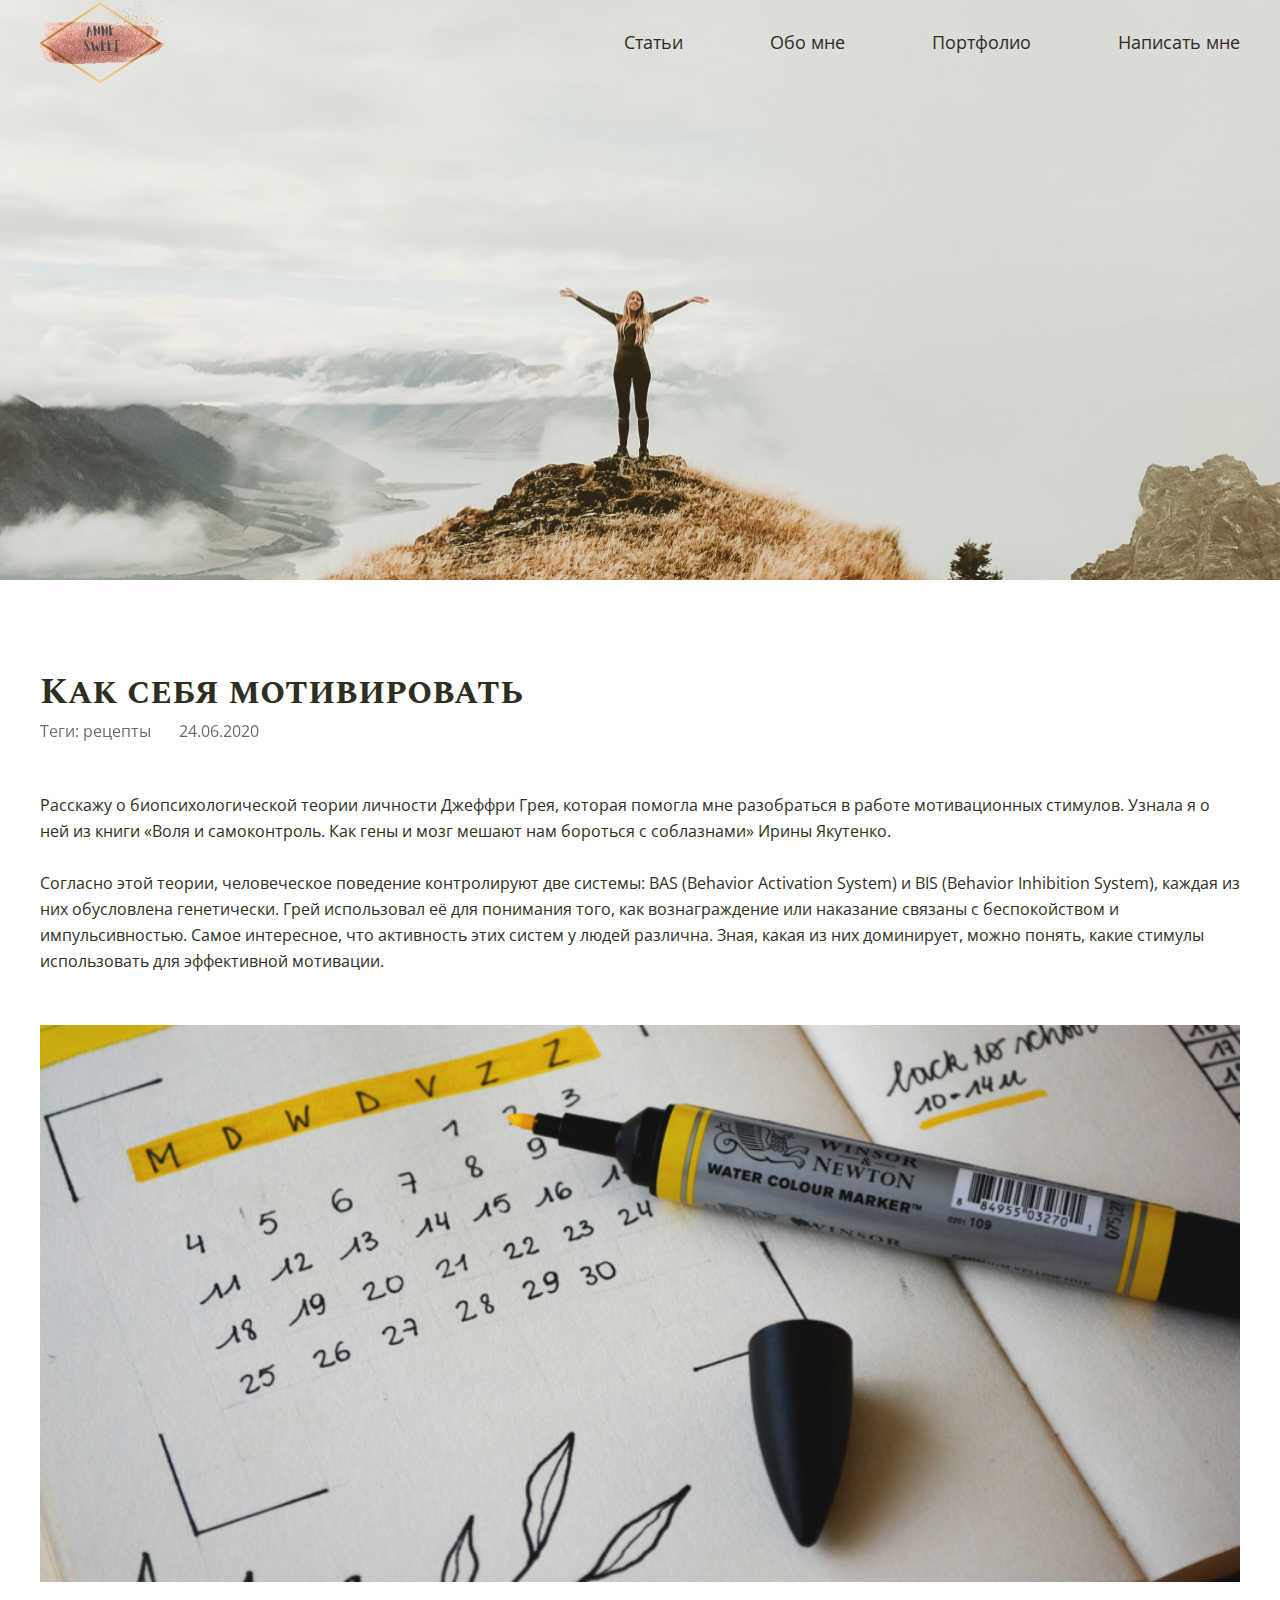
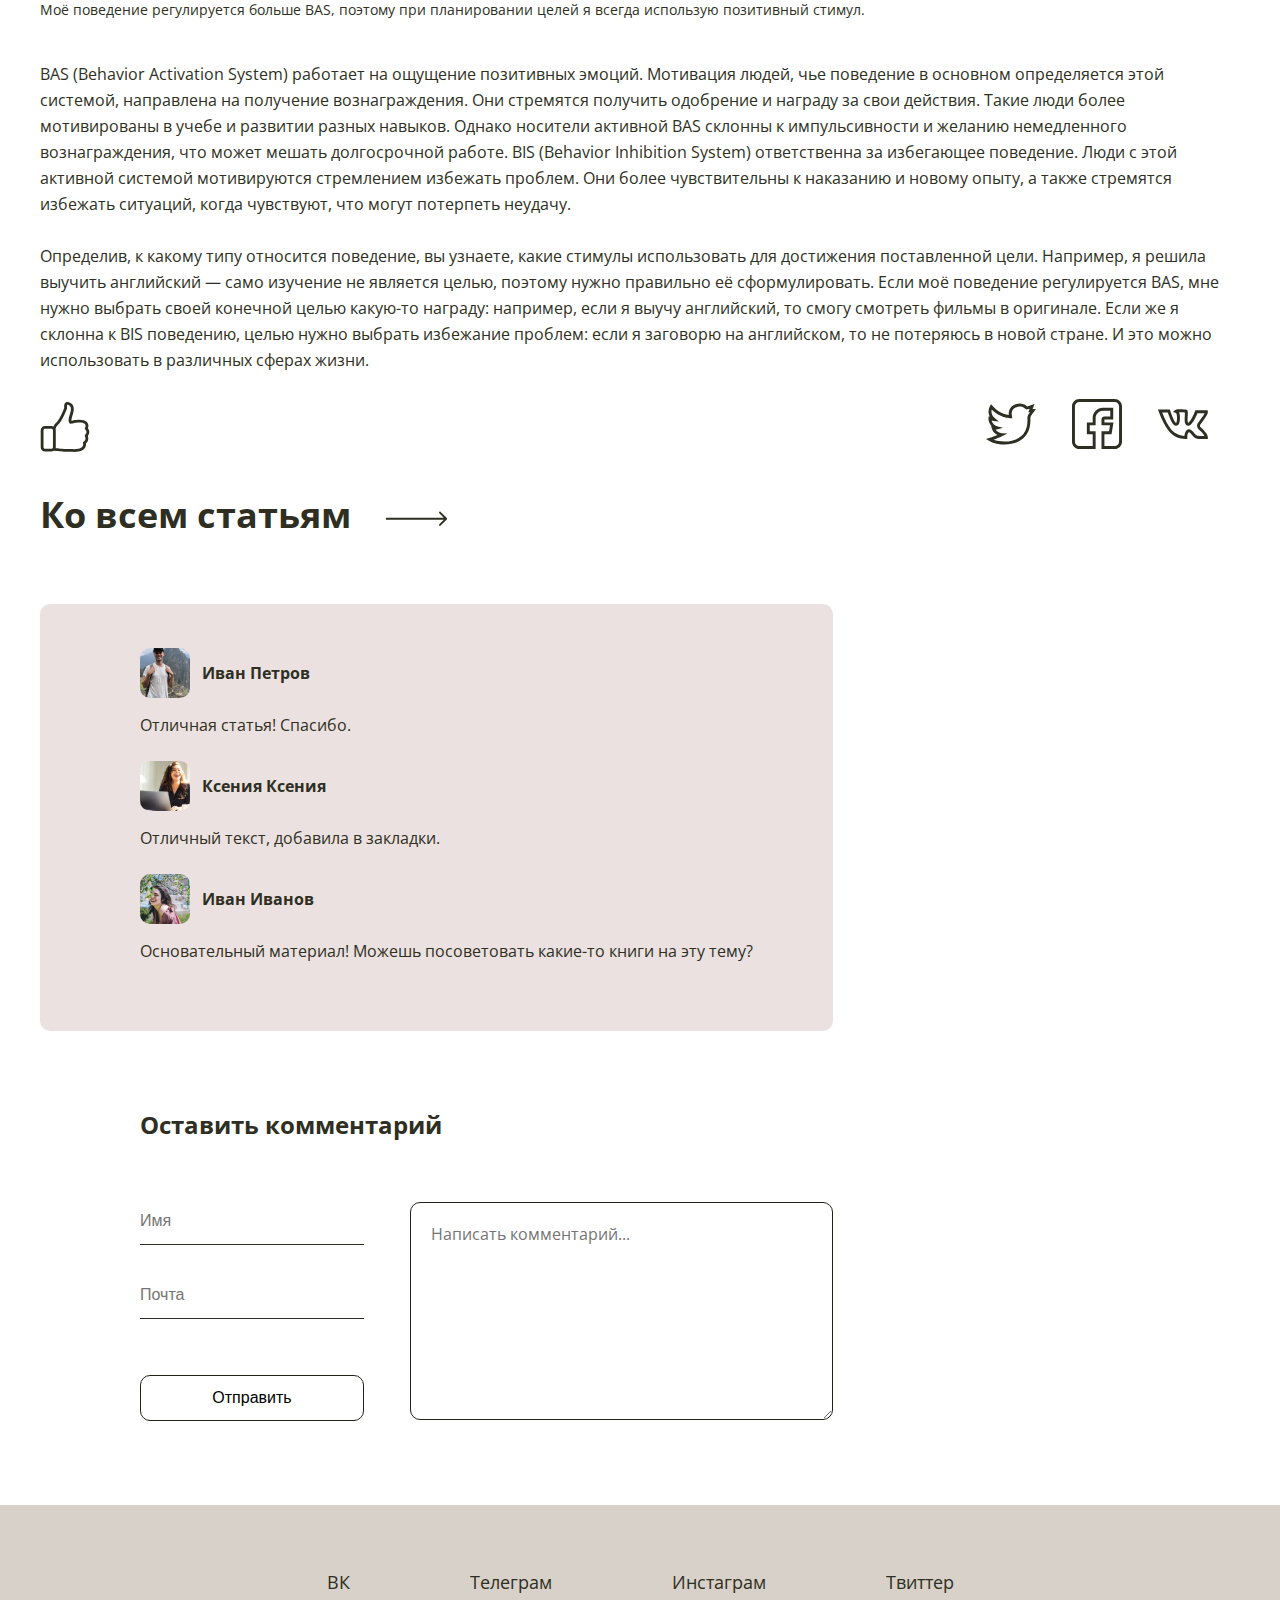
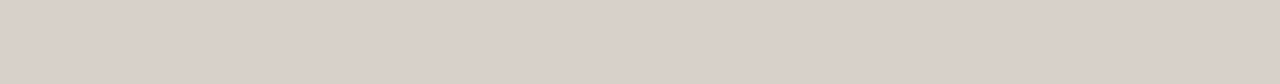
==== article.html @ 804aad9a "Загузка файлов сайта" ====
<!DOCTYPE html>
<html lang="ru">

<head>
  <meta charset="UTF-8">
  <title>Document</title>
  <meta name="viewport" content="width=device-width, initial-scale=1.0">
  <meta name="description" content="краткое описание">
  <meta name="keywords" content="важные, ключевые, слова">
  <link rel="stylesheet" href="style.css">
  <link
    href="https://fonts.googleapis.com/css2?family=Open+Sans:ital,wght@0,400;0,700;1,400&family=Spectral+SC:wght@700&display=swap"
    rel="stylesheet">
</head>

<body>
  <header class="header header-article">
    <div class="container header-wrapper">
      <a class="header-logo"><img src="img/logo.svg" alt="Логотип"></a>
      <nav class="header-nav">
        <a href="index.html#articles" class="header-link">Статьи</a>
        <a href="index.html#about" class="header-link">Обо мне</a>
        <a href="index.html#portfolio" class="header-link">Портфолио</a>
        <a href="index.html#contact" class="header-link">Написать мне</a>
      </nav>
    </div>
  </header>
  <main class="main">
    <div class="container">
      <section class="article-content">
        <h1>Как себя мотивировать</h1>
        <div class="articles-info article-content-info">
          <div class="articles-tag">Теги: рецепты</div>
          <time class="articles-time" datetime="2020-06-29">24.06.2020</time>
        </div>
        <p>Расскажу о биопсихологической теории личности Джеффри Грея, которая помогла мне разобраться в работе
          мотивационных стимулов. Узнала я о ней из книги «Воля и самоконтроль. Как гены и мозг мешают нам бороться с
          соблазнами» Ирины Якутенко.</p>
        <p>Согласно этой теории, человеческое поведение контролируют две системы: BAS (Behavior Activation System) и BIS
          (Behavior Inhibition System), каждая из них обусловлена генетически. Грей использовал её для понимания того,
          как вознаграждение или наказание связаны с беспокойством и импульсивностью. Самое интересное, что активность
          этих систем у людей различна. Зная, какая из них доминирует, можно понять, какие стимулы использовать для
          эффективной мотивации.</p>
        <figure class="article-img">
          <img src="img/article-img.jpg" alt="Как себя мотивировать"">
          <figcaption class=" article-img-desccr">
          Моё поведение регулируется больше BAS, поэтому при планировании целей я всегда использую позитивный стимул.
          </figcaption>
        </figure>

        <p>BAS (Behavior Activation System) работает на ощущение позитивных эмоций. Мотивация людей, чье поведение в
          основном определяется этой системой, направлена на получение вознаграждения. Они стремятся получить одобрение
          и награду за свои действия. Такие люди более мотивированы в учебе и развитии разных навыков. Однако носители
          активной BAS склонны к импульсивности и желанию немедленного вознаграждения, что может мешать долгосрочной
          работе.
          BIS (Behavior Inhibition System) ответственна за избегающее поведение. Люди с этой активной системой
          мотивируются стремлением избежать проблем. Они более чувствительны к наказанию и новому опыту, а также
          стремятся избежать ситуаций, когда чувствуют, что могут потерпеть неудачу.</p>

        <p>Определив, к какому типу относится поведение, вы узнаете, какие стимулы использовать для достижения
          поставленной цели. Например, я решила выучить английский — само изучение не является целью, поэтому нужно
          правильно
          её сформулировать. Если моё поведение регулируется BAS, мне нужно выбрать своей конечной целью какую-то
          награду: например, если я выучу английский, то смогу смотреть фильмы в оригинале. Если же я склонна к BIS
          поведению, целью нужно выбрать избежание проблем: если я заговорю на английском, то не потеряюсь в новой
          стране. И это можно использовать в различных сферах жизни.</p>
      </section>

      <div class="article-grade">

        <button class="article-like" type="button"><img src="img/like.svg" alt="Поставь лайк!"><span
          class="article-like-number"></span></button>

        <div class="article-social">
          <a href="https://twitter.com/" target="_blank" class="article-social-link">
            <img src="img/twitter.svg" alt="Поделиться в Твиттере">
          </a>
          <a href="https://www.facebook.com/" target="_blank" class="article-social-link">
            <img src="img/facebook.svg" alt="Поделиться в Фейсбуке">
          </a>
          <a href="https://www.vk.com/" target="_blank" class="article-social-link">
            <img src="img/vk.svg" alt="Поделиться в ВКонтакте">
          </a>
        </div>
      </div>
      <p class="articles-all">
        <a href="#">Ко всем статьям</a>
      </p>

      <div class="article-comments">

        <div class="article-comments-box">
          <div class="article-comment">
            <div class="article-comment-autor">
              <img src="img/ava1.jpg" alt="Иван Петров" class="article-comment-photo">
              <p class="article-comment-name">Иван Петров</p>
            </div>
            <div class="article-comment-text">
              <p>Отличная статья! Спасибо.</p>
            </div>
          </div>
          <div class="article-comment">
            <div class="article-comment-autor">
              <img src="img/ava2.jpg" alt="Ксения Ксения" class="article-comment-photo">
              <p class="article-comment-name">Ксения Ксения</p>
            </div>
            <div class="article-comment-text">
              <p>Отличный текст, добавила в закладки.</p>
            </div>
          </div>
          <div class="article-comment">
            <div class="article-comment-autor">
              <img src="img/ava3.jpg" alt="Иван Иванов" class="article-comment-photo">
              <p class="article-comment-name">Иван Иванов</p>
            </div>
            <div class="article-comment-text">
              <p>Основательный материал! Можешь посоветовать какие-то книги на эту тему?</p>
            </div>
          </div>

        </div>
        <div class="article-form-wrapper">
          <p class="article-form-title">Оставить комментарий</p>

          <form action="" class="article-form">    
              <div class="article-form-info">
                <input type="text" id="article-name" class="article-form-input" min="10" max="200" placeholder="Имя">
                </label>
                <input type="email" id="email" class="article-form-input" min="10" max="200" placeholder="Почта">
                <button type="submit" class="btn btn-article-form" >Отправить</button>
              </div>
              <div class="article-form-text">
                <textarea name="message" id="" class="article-form-textarea" cols="40"
                  rows="8" placeholder="Написать комментарий..."></textarea>
              </div>       
          </form>
        </div>

      </div>

    </div>
  </main>
  <footer class="footer">
    <div class="container">
      <ul class="footer-social">
        <li><a href="https://vk.com/" target="_blank">ВК</a></li>
        <li><a href="https://t.me/" target="_blank">Телеграм</a></li>
        <li><a href="https://www.instagram.com/" target="_blank">Инстаграм</a></li>
        <li><a href="https://twitter.com/" target="_blank">Твиттер</a></li>
      </ul>
    </div>
  </footer>

<script src="js/likes.js"></script>
<script src="js/comments.js"></script>
</body>

</html>
---- style.css ----
* {
  padding: 0;
  margin: 0;
  box-sizing: border-box;
}

body {
  font-family: 'Open Sans', sans-serif;
  font-size: 16px;
  color: #2E2F22;
}

a {
  color: #2E2F22;
  text-decoration: none;
  transition: all 700ms ease;
}

a:active {
  color: #b7776e;
  transition: all 700ms ease;
}

a:hover {
  color: #b7776e;
  transition: all 700ms ease;
}

a:visited {
  color: #a58a66;
}

p {
  font-size: 16px;
  line-height: 26px;
}

.container {
  max-width: 1230px;
  margin: 0 auto;
  padding: 0 15px;
}

h1,
h2 {
  font-family: 'Spectral SC', serif;
  font-size: 36px;
  font-weight: bold;
}

h3 {
  font-family: 'Spectral SC', serif;
  font-size: 18px;
  font-weight: bold;
}

section {
  padding-top: 85px;
}

/*------ forms ------*/

input,
input:focus,
input:hover,
input:active,
textarea,
textarea:focus,
textarea:active,
textarea:hover {
  border: 1px solid #202117;
  background-color: rgba(255, 255, 255, 0.4);
  outline: 0;
  box-shadow: 0;
  color: #666;
  transition: all 500ms ease;
}

input:focus,
textarea:focus {
  background-color: rgba(255, 255, 255, 0.6);
  transition: background-color 500ms ease;
}

button,
button:focus,
button:hover,
button:active {
  border: 1px solid #202117;
  background-color: transparent;
  outline: 0;
  box-shadow: 0;
  transition: background-color 700ms ease;
}

button:hover {
  background-color: #b7776e;
  border: 1px solid #a96a61;
  color: #fff;
  transition: background-color 500ms ease;
}

/*------ INDEX ------*/

/*------ header ------*/

.header {
  height: 580px;
  background-position: top center;
  background-size: cover;
}

.header-index {
  background-image: url(img/bg-top-2.jpg);
}

.header-wrapper {
  display: flex;
  justify-content: space-between;
  align-items: center;
}

.header-logo img {
  display: block;
  width: 130px;
}

.header-link {
  display: inline-block;
  font-size: 18px;
  margin-right: 83px;
}

.header-link:last-child {
  margin-right: 0;
}

/*------ articles ------*/
.main {
  padding-bottom: 80px;
}

.articles-heading {
  display: flex;
  justify-content: space-between;
  align-items: center top;
  margin-bottom: 52px;
}

.articles-select,
.articles-select :focus,
.articles-select :active,
.articles-select :hover {
  border: 0;
  outline: 0;
}

.articles-select {
  background-color: #D7D1C9;
  border-radius: 10px;
  width: 200px;
  height: 46px;
  padding: 12px 20px;
  -moz-appearance: none;
  -webkit-appearance: none;
  appearance: none;
  position: relative;
  background: url(img/select-artow.svg), #D7D1C9;
  background-repeat: no-repeat;
  background-position: center right 19px;
  background-size: 16px 14px;
  cursor: pointer;
}

.articles-option {
  margin-bottom: 10px;
  padding: 12px 20px;
}

.articles-row {
  display: flex;
  justify-content: space-between;
  margin-bottom: 40px;
}

.articles-card {
  margin-right: 19px;
  flex-basis: 32.7%;
  flex-grow: 1;
  display: flex;
  flex-direction: column;
  height: auto;
}

.articles-card:last-child {
  margin-right: 0;
}

.articles-img img {
  width: 100%;
  border-radius: 10px;
  margin-bottom: 27px;
  transition: all 700ms ease;
}

.articles-img:hover {
  filter: brightness(0.8);
  transition: all 700ms ease;

}

.articles h3 {
  margin-bottom: 8px;
}

.articles-descr {
  margin-bottom: 12px;
}

.articles-info {
  display: flex;
  justify-content: space-between;
  align-items: center;
  opacity: 70%;
  margin-top: auto;
}

.articles-banner {
  display: block;
  flex-basis: 49%;
  height: 552px;
  color: #fff;
  transition: all 700ms ease;
}

.articles-banner:active {
  color: #b7776e;
}

.articles-wrapper:hover {
  color: #b7776e;
  filter: brightness(1.2);
  transition: all 700ms ease;
}

.articles-banner:visited {
  color: #a58a66;
}

.articles-wrapper {
  border-radius: 10px;
  width: 100%;
  height: 100%;
  padding: 18px;
  display: flex;
  flex-direction: column;
  justify-content: flex-end;
  align-items: center;
  background-size: cover;
  background-position: center center;
  transition: all 700ms ease;
}

.articles-wrapper-1 {
  background-image: url(img/article-4.jpg);
}

.articles-wrapper-2 {
  background-image: url(img/article-5.jpg);
}

.articles-content {
  max-width: 430px;
  margin-bottom: 40px;
}

.articles-tag {
  cursor: pointer;
}

.btn {
  width: 224px;
  height: 46px;
  border: 1px solid #202117;
  border-radius: 10px;
  margin: 0 auto;
  display: block;
}

.btn-articles {
  margin-top: 104px;
}

/*------ about ------*/

.about h2 {
  text-align: center;
  margin-bottom: 52px;
}

.about-wrapper {
  display: flex;
}

.about-photo {
  flex-basis: 49%;
  margin-right: 20px;
}

.about-photo img {
  width: 100%;
  border-radius: 10px;
}

.about-info {
  flex-basis: 49%;
  display: flex;
  flex-direction: column;
  justify-content: space-between;
}

.about-text {
  padding-top: 40px;
  padding-left: 19px;
  max-width: 515px;
}

.about-text p {
  margin-bottom: 30px;
}

.about-blockquote {
  font-size: 30px;
  line-height: 40px;
  font-style: italic;
  padding: 25px 0 25px 19px;
  border-left: 3px solid #D7D1C9;
}

/*------ portfolio ------*/

.portfolio h2 {
  text-align: center;
  margin-bottom: 52px;
}

.portfolio-wrapper {
  display: flex;
  justify-content: space-between;
}

.portfolio-item {
  flex-basis: 32%;
  height: 525px;
  text-align: center;
  padding: 140px 17px 20px;
  margin-right: 10px;
  background-size: cover;
  border-radius: 10px;
  box-shadow: 2px 2px 4px rgba(0, 0, 0, 0.15);
  transition: all 800ms ease;
}

.portfolio-item:first-child {
  background-image: url(source/work-1.jpg);
}

.portfolio-item:nth-child(2) {
  background-image: url(source/work-2.jpg);
  color: #fff;
}

.portfolio-item:last-child {
  background-image: url(source/work-3.jpg);
  margin-right: 0;
}

.portfolio-item:hover {
  transition: all 800ms ease;
  box-shadow: 2px 2px 10px rgba(0, 0, 0, 0.4);
}

.portfolio-item:first-child:hover {
  background-image: url(source/work-1-2.jpg);
}

.portfolio-item:nth-child(2):hover {
  background-image: url(source/work-2-2.jpg);
  color: #fff;
}

.portfolio-item:last-child:hover {
  background-image: url(source/work-3-2.jpg);
  margin-right: 0;
}

.portfolio-item:active {
  color: #b7776e;
  transition: all 700ms ease;
}

.portfolio-item:hover {
  color: #b7776e;
  transition: all 700ms ease;
}

.portfolio-item:visited {
  color: #a58a66;
}

.portfolio-title {
  font-size: 20px;
  margin-bottom: 44px;
}

.portfolio-subtitle {
  margin-bottom: 44px;
}

.btn-portfolio {
  margin-top: 104px;
  text-transform: uppercase;
}

/*------ contact ------*/

.contact h2 {
  text-align: center;
  margin-bottom: 52px;
}

.contact-box {
  background-image: url(img/bg-form.jpg);
  background-size: cover;
  padding: 52px 78px 62px;
  display: flex;
  justify-content: space-between;
  flex-wrap: wrap;
  max-width: 996px;
  margin: 0 auto;
  border-radius: 10px;
}

.contact-top {
  flex-basis: 49.2%;
}

.contact-bottom {
  flex-basis: 100%;
}

.contact-legend {
  font-family: 'Spectral SC', serif;
  font-size: 18px;
  line-height: 28px;
  font-weight: bold;
  margin-bottom: 12px;
}

.contact-input {
  width: 100%;
  height: 63px;
  border-radius: 10px;
  background-color: rgba(255, 255, 255, 0.4);
  border: 1px solid #202117;
  padding-left: 20px;
  vertical-align: middle;
  margin-bottom: 20px;
}

.contact-text {
  font-family: 'Open Sans', sans-serif;
  width: 100%;
  border-radius: 10px;
  background-color: rgba(255, 255, 255, 0.4);
  border: 1px solid #202117;
  padding: 20px;
  margin-bottom: 20px;
}

.btn-contact {
  text-transform: uppercase;
}

/*------ footer ------*/

.footer {
  background-color: #D7D1C9;
}

.footer-social {
  display: flex;
  justify-content: center;
  list-style: none;
  padding: 65px 0 90px;
  text-align: center;
  font-size: 18px;
}

.footer-social li {
  margin-right: 120px;
}

.footer-social li:last-child {
  margin-right: 0;
}

/*------ ARTICLE ------*/

.header-article {
  background-image: url(img/bg-article-top.jpg);
}

.article-content {
  margin-bottom: 20px;
}

.article-content-info {
  justify-content: flex-start;
  margin-bottom: 50px;
}

.article-content-info .articles-tag {
  margin-right: 28px;
}

.article-content p {
  margin-bottom: 26px;
}

.article-img {
  padding: 25px 0 38px;

}

.article-img img {
  width: 100%;
  margin-bottom: 10px;
}

.article-img-desccr {
  font-size: 14px;
  line-height: 26px;
}

.article-grade {
  display: flex;
  justify-content: space-between;
  align-items: center;
  margin-bottom: 36px;
}

.article-like {
  cursor: pointer;
  transition: opacity 500ms ease;
  display: flex;
  align-items: baseline;
  border: 0;

}

.article-like img {
  width: 50px;
  height: 50px;
  margin-right: 14px;
}

.article-like:hover,
.article-like:active,
.article-like:focus
{
  border: 0;
  background-color: transparent;
  transition: opacity 500ms ease;
  color: #202117;
}

.article-like-number {
  font-size: 24px;
  line-height: 26px;
  position: relative;
  bottom: 4px;
}

.article-social-link {
  margin-right: 32px;
}

.article-social-link:hover {
  opacity: 0.6;
}

.article-social-link img {
  width: 50px;
  height: 50px;
}

.articles-all {
  font-weight: bold;
  font-size: 36px;
  line-height: 49px;
  margin-bottom: 65px;
}

.articles-all::after {
  content: "";
  background-image: url(img/arrow-right.svg);
  display: inline-block;
  width: 62px;
  height: 15px;
  margin-left: 26px;
  background-size: cover;
  vertical-align: middle;
}

.article-comments {
  max-width: 793px;
}

.article-comments-box {
  background: #ECE1E1;
  border-radius: 10px;
  padding: 44px 80px 44px 100px;

}

.article-comment {
  margin-bottom: 23px;
}

.article-comment-autor {
  display: flex;
  align-items: center;
  margin-bottom: 14px;
}

.article-comment-photo {
  width: 50px;
  height: 50px;
  border-radius: 10px;
  display: block;
  margin-right: 12px;
}

.article-comment-name {
  display: block;
  font-weight: 700;
}

.article-form-wrapper {
  padding-top: 77px;
  padding-left: 100px;
}

.article-form-title {
  font-weight: 700;
  font-size: 24px;
  line-height: 33px;
  margin-bottom: 56px;
}

.article-form {
  display: flex;
  justify-content: space-between;
}

.article-form-input {
  display: block;
  width: 224px;
  height: 48px;
  border: 0;
  border-bottom: 1px solid #2E2F22;
  vertical-align: middle;
  margin-bottom: 26px;
  font-size: 16px;
  line-height: 22px;
}
.article-form-input:hover,
.article-form-input:focus,
.article-form-input:active {
  border: 0;
  border-bottom: 1px solid #2E2F22;
}


.btn-article-form {
  margin-top: 56px;
  font-size: 16px;
}

.article-form-text {
  flex-basis: 52%;
  padding-top: 5px;
}

.article-form-textarea {
  font-family: 'Open Sans', sans-serif;
  border-radius: 10px;
  background-color: rgba(255, 255, 255, 0.4);
  border: 1px solid #202117;
  padding: 20px;
  margin-top: auto;
  font-size: 16px;
  line-height: 22px;

}
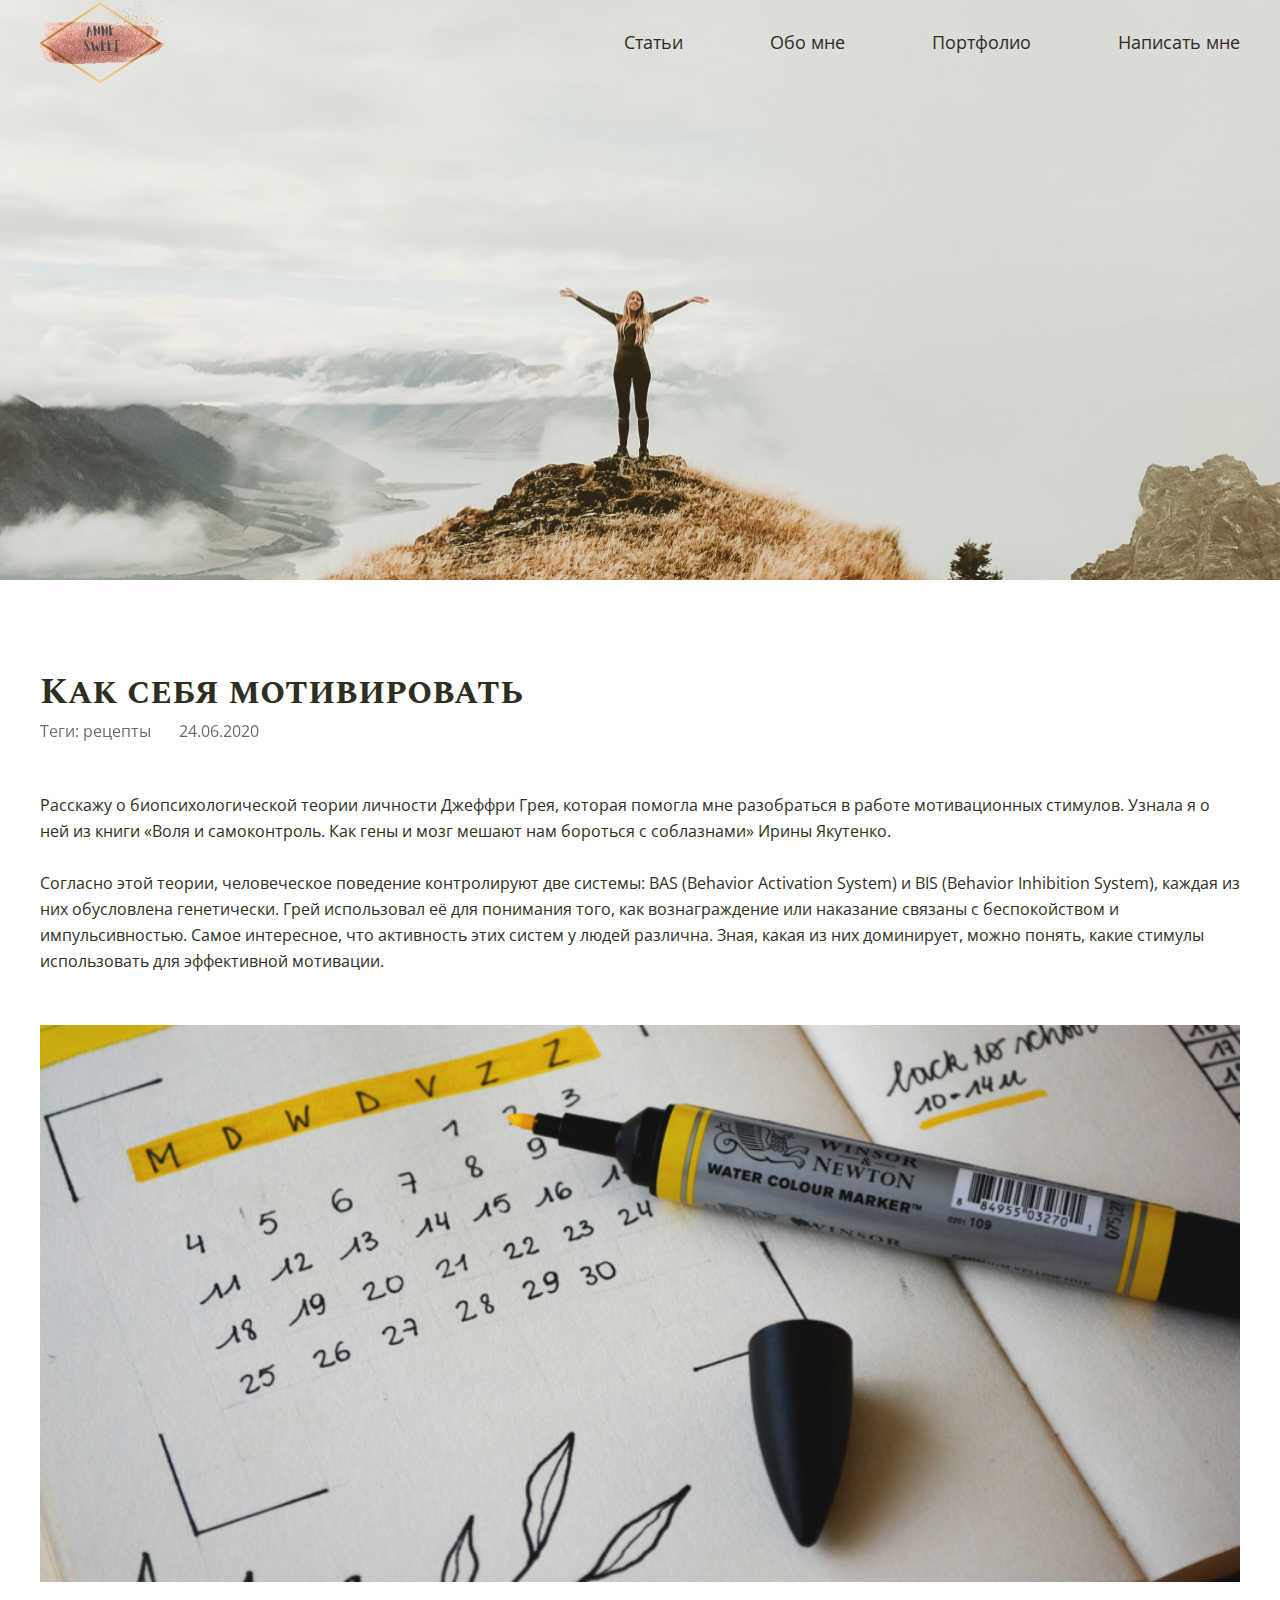
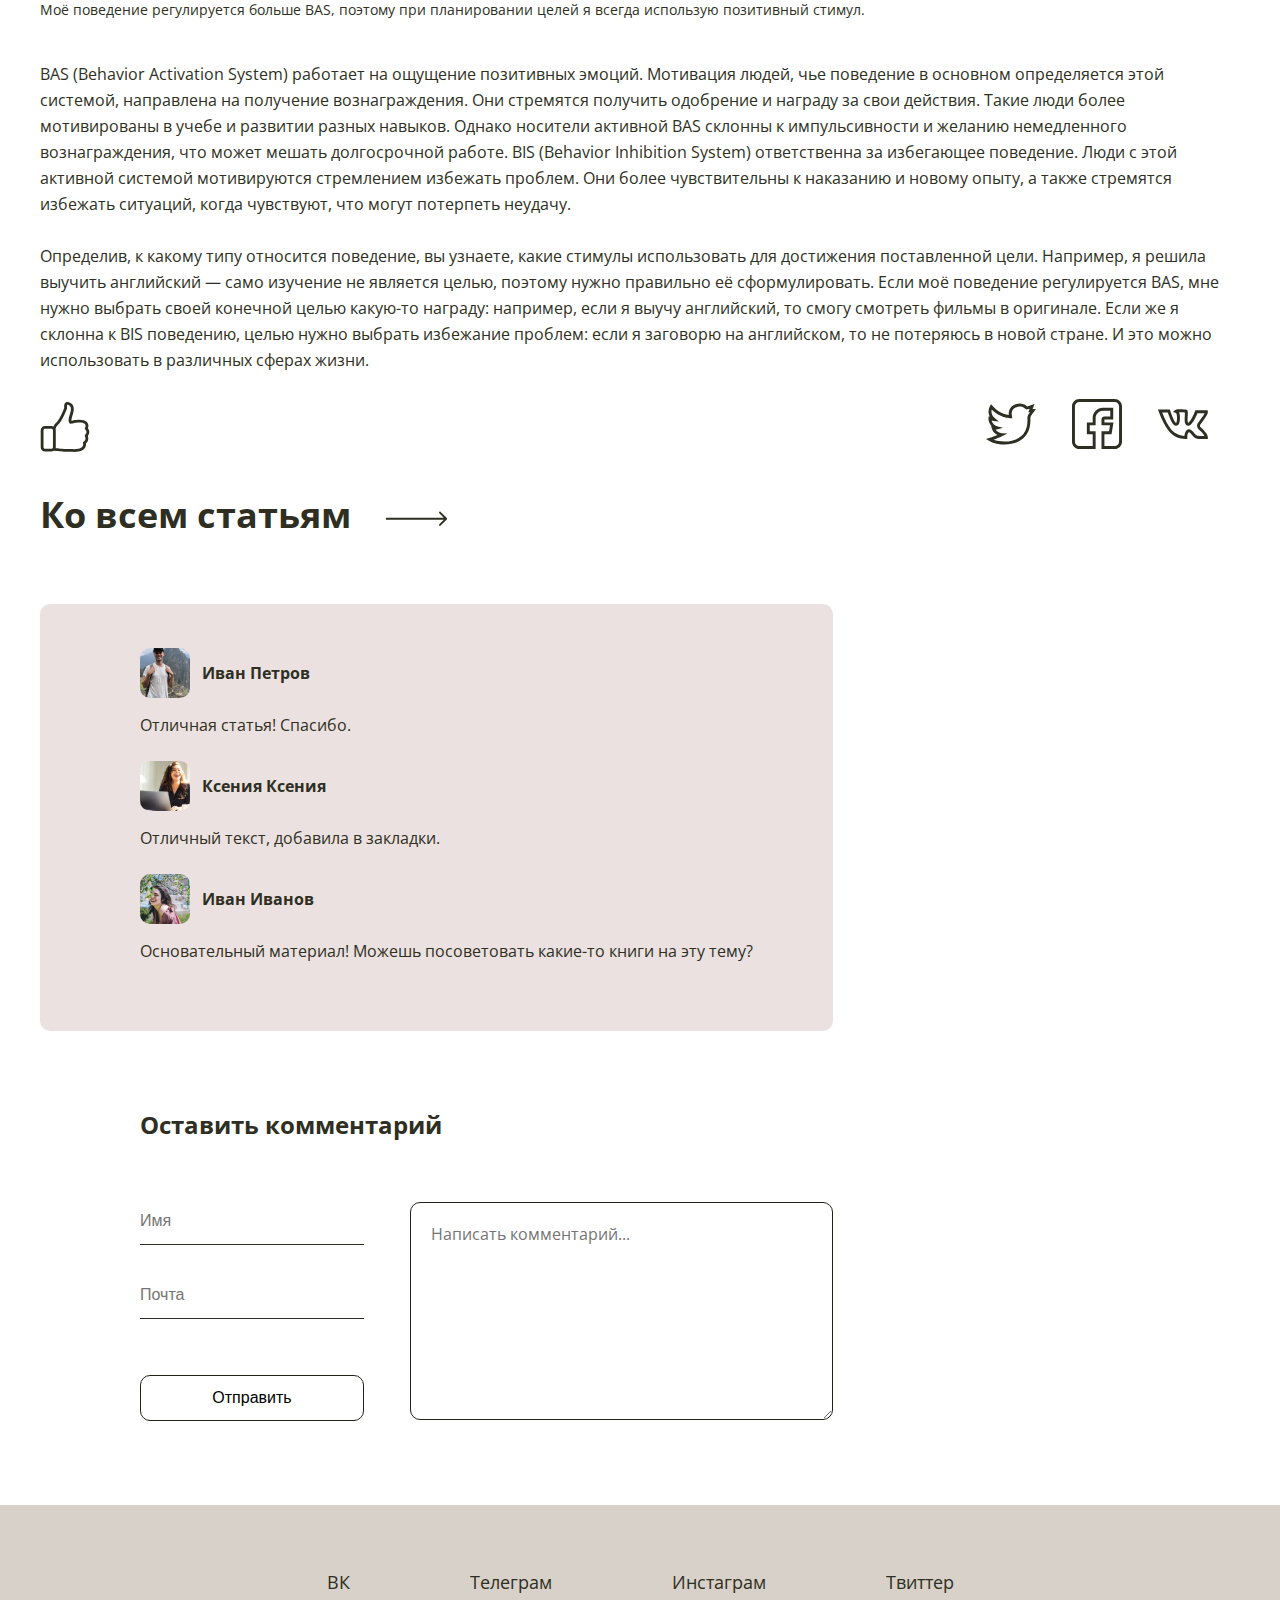
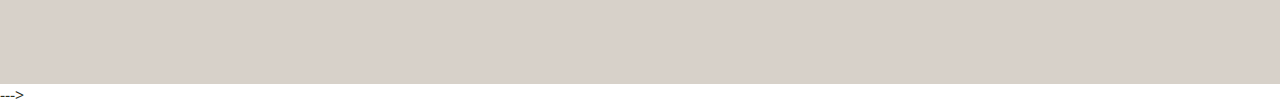
==== commit 7b1bf2ef: "Адаптив" ====
--- a/article.html
+++ b/article.html
@@ -149,7 +149,7 @@
         <li><a href="https://twitter.com/" target="_blank">Твиттер</a></li>
       </ul>
     </div>
-  </footer>
+  </footer>--->
 
 <script src="js/likes.js"></script>
 <script src="js/comments.js"></script>
--- a/style.css
+++ b/style.css
@@ -106,7 +106,7 @@
 
 .header {
   height: 580px;
-  background-position: top center;
+  background-position: center top;
   background-size: cover;
 }
 
@@ -567,8 +567,7 @@
 
 .article-like:hover,
 .article-like:active,
-.article-like:focus
-{
+.article-like:focus {
   border: 0;
   background-color: transparent;
   transition: opacity 500ms ease;
@@ -675,6 +674,7 @@
   font-size: 16px;
   line-height: 22px;
 }
+
 .article-form-input:hover,
 .article-form-input:focus,
 .article-form-input:active {
@@ -703,4 +703,285 @@
   font-size: 16px;
   line-height: 22px;
 
+}
+
+@media (max-width: 990px) {
+  .about-photo {
+    flex-basis: 40%;
+  }
+}
+
+@media (max-width: 850px) {
+  .about-photo {
+    flex-basis: 40%;
+  }
+
+  .portfolio-item {
+    padding: 80px 17px 20px;
+  }
+}
+
+@media (max-width: 800px) {
+  .header-link {
+    margin-right: 30px;
+  }
+
+  .articles-row {
+    flex-direction: column;
+  }
+
+  .articles-card {
+    margin-bottom: 40px;
+    display: flex;
+    flex-direction: row;
+    width: 100%;
+  }
+
+  .articles-img {
+    width: 48%;
+    margin-right: 2%;
+  }
+
+  .articles-card__text {
+    width: 48%;
+  }
+
+  .articles-banner {
+    margin-bottom: 40px;
+  }
+
+  .btn-articles {
+    margin-top: 10px;
+  }
+
+  .about-wrapper {
+    flex-direction: column;
+    align-items: center;
+  }
+
+  .about-photo {
+    flex-basis: 40%;
+    max-width: 400px;
+  }
+
+  .about-text {
+    width: auto;
+    max-width: 100%;
+  }
+
+  .about-blockquote {
+    font-size: 24px;
+  }
+
+  .portfolio-wrapper {
+    flex-direction: column;
+  }
+
+  .portfolio-item,
+  .portfolio-item:last-child {
+    margin: 0 auto 30px;
+    max-width: 450px;
+  }
+
+  .btn-portfolio {
+    margin-top: 10px;
+  }
+  .article-comments-box {
+    padding: 44px 60px 25px;
+}
+.article-form-wrapper {
+  padding: 48px 40px 0;
+}
+}
+@media (max-width: 750px) {
+  .footer-social li {
+    margin-right: 60px;
+}
+.article-comments-box {
+  padding: 44px 40px 25px;
+}
+.article-form-wrapper {
+  padding: 48px 0 0;
+}
+}
+@media (max-width: 650px) {
+  .article-form-title {
+    text-align: center;
+  }
+  .header-link {
+    margin-right: 24px;
+    font-size: 16px;
+  }
+  .article-form {
+    flex-direction: column-reverse;
+    align-items: center;
+  }  
+}
+
+@media (max-width: 600px) {
+  h1, h2, .articles-all {
+    font-size: 34px;
+}
+  .articles-img {
+    width: 38%;
+    margin-right: 2%;
+  }
+
+  .articles-card__text {
+    width: 58%;
+  }
+
+  .contact-box {
+    flex-direction: column;
+    padding: 52px 50px 62px;
+  }
+
+  .contact-top {
+    flex-basis: 100%;
+  }
+
+}
+
+@media (max-width: 580px) {
+  .header-wrapper {
+    display: flex;
+    justify-content: center;
+    flex-wrap: wrap;
+  }
+
+  .header-logo {
+    flex-basis: 100%;
+    margin-bottom: 5px;
+  }
+
+  .header-logo img {
+    width: 110px;
+    margin: 0 auto;
+  }
+
+  .header-nav {
+    justify-content: center;
+  }
+
+  .header-link {
+    text-align: center;
+  }
+
+  .articles-heading {
+    flex-direction: column;
+  }
+
+  .articles-heading h2 {
+    margin-bottom: 20px;
+  }
+
+  .articles-card {
+    margin-bottom: 40px;
+    display: flex;
+    flex-direction: column;
+    width: 100%;
+  }
+
+  .articles-img {
+    width: 100%;
+    margin-right: 0;
+  }
+
+  .articles-card__text {
+    width: 100%;
+  }
+
+  .articles-banner {
+    height: 450px;
+  }
+  .footer-social {
+    font-size: 16px;
+  }
+  .footer-social li {
+    margin-right: 30px;
+}
+.article-social-link img,
+.article-like img {
+  width: 44px;
+  height: 44px;
+}
+.article-social-link {
+  margin-right: 20px;
+}
+.article-like {
+  margin-right: 10px;
+}
+}
+
+@media (max-width: 460px) {
+  h1, h2, .articles-all {
+    font-size: 30px;
+}
+  .header-nav {
+    display: none;
+  }
+
+  .header {
+    height: 400px;
+  }
+
+  .about-blockquote {
+    font-size: 20px;
+  }
+
+  .contact-box {
+    padding: 40px 30px;
+  }
+  .articles-all::after {
+    margin-left: 12px;
+  }
+}
+
+@media (max-width: 430px) {
+  .header-nav {
+    display: none;
+  }
+
+  .header {
+    height: 490px;
+  }
+  .footer-social {
+    flex-wrap: wrap;
+  }  
+  .footer-social li {
+    margin-right: 0;
+    margin-bottom: 20px;
+    flex-basis: 40%;
+}
+.article-form-info,
+.article-form-input,
+.article-form-textarea {
+  width: 100%;
+}
+.article-form-text {
+  flex-basis: 100%;
+  padding-top: 0;
+  margin-bottom: 20px;
+}
+}
+
+  @media (max-width: 360px) {
+    h1, h2, .articles-all {
+      font-size: 26px;
+  }
+    .contact-box {
+      padding: 30px 16px;
+    }
+    .articles-all::after {
+      display: none;
+    }
+    .articles-all {
+      text-align: center;
+    }
+    .article-social-link img,
+    .article-like img {
+      width: 30px;
+      height: 30px;
+    }
+  
 }